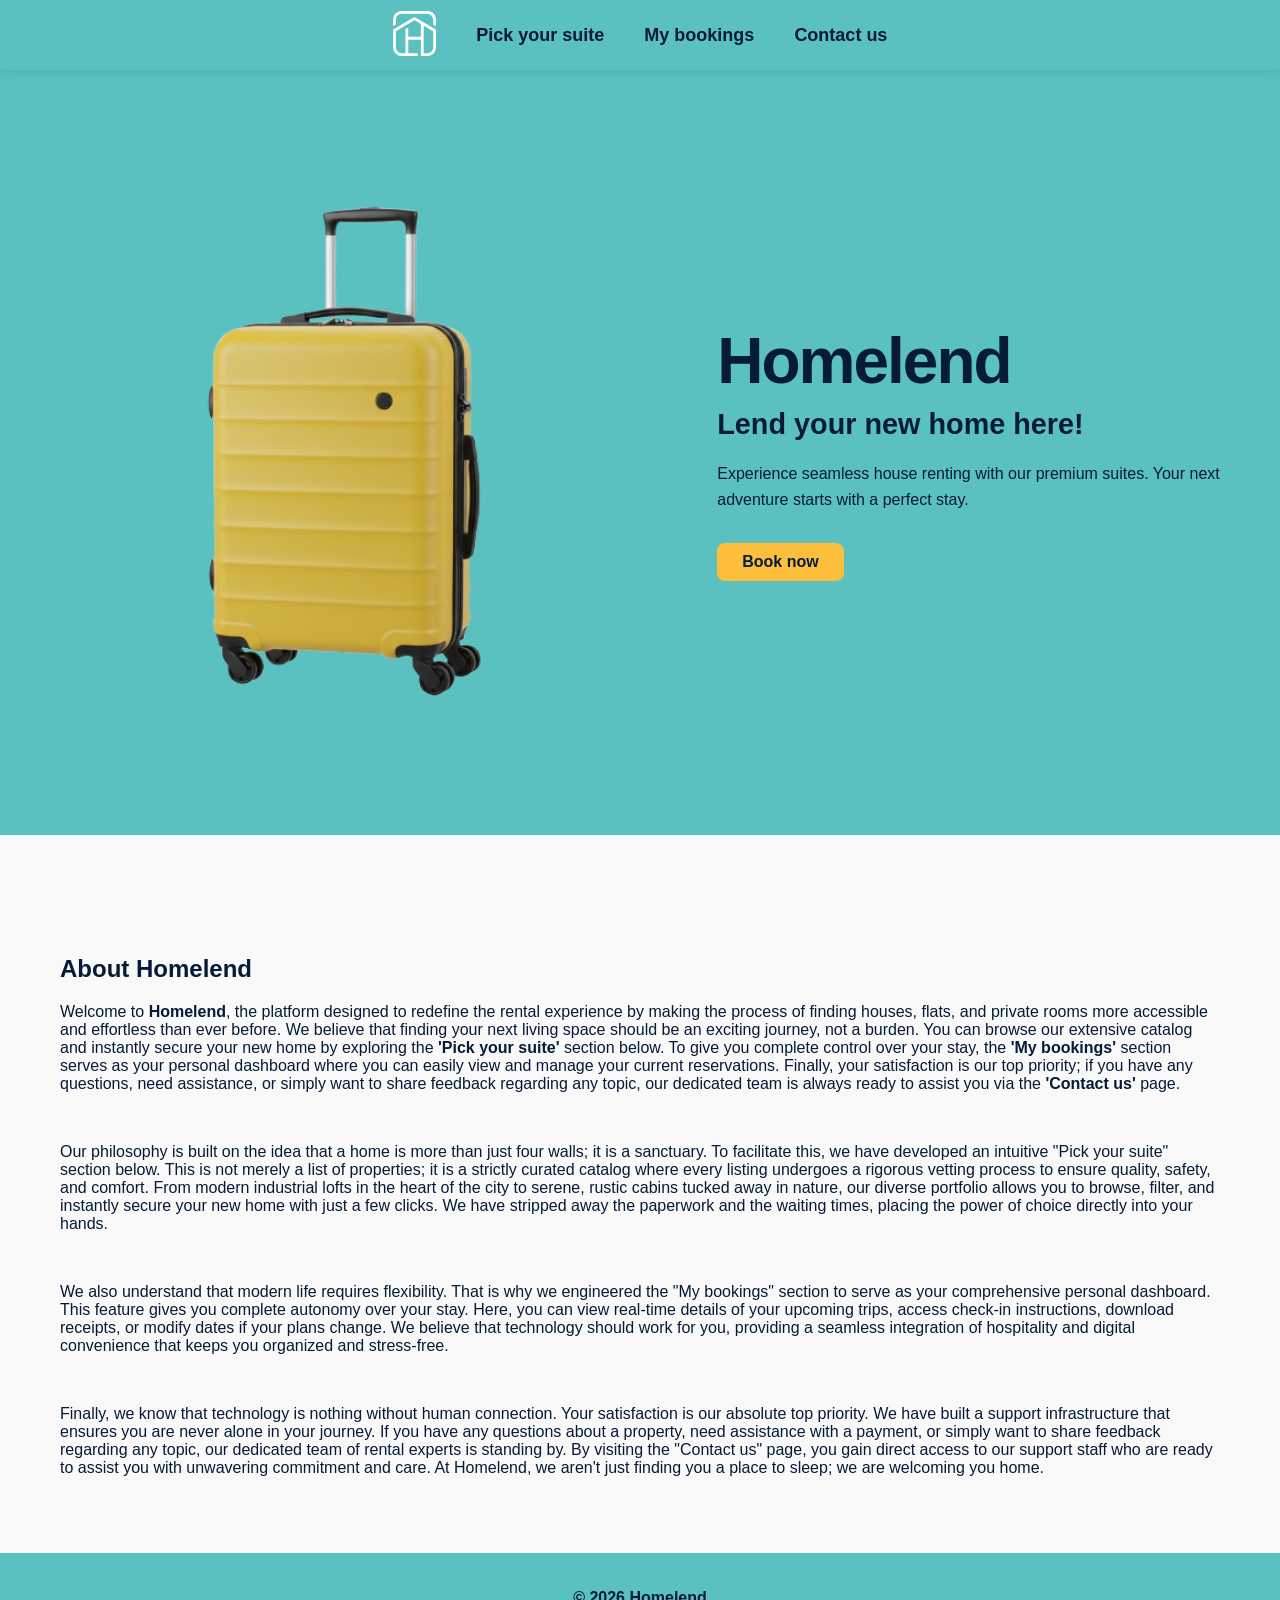
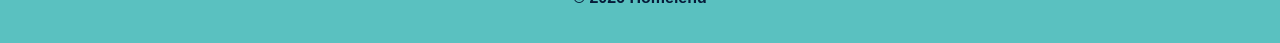
==== index.html @ 40a56d4a "pulled from origin" ====
<!DOCTYPE html>
<html lang = "en">
	<head>
		<title>About Homelend</title>
		<meta charset="UTF-8" />
		<meta name="viewport" content="wigth=device-width, initial-scale=1.0" />
		<link rel="icon" type="image/svg" href="images/logo.svg">
		<link rel="stylesheet" href="style.css" />
		<link rel="stylesheet" href="index_style.css" />
	</head>
	<body>
		<nav>	
				<ul>
					<li> 
						<a href="index.html" class="logo">
						<img src="images/logo.svg" alt="Logo" class="logo-img">
						</a></li>
					<li><a href="search.html">Pick your suite</a></li>
					<li><a href="bookings.html">My bookings</a></li>
					<li><a href="contacts.html">Contact us</a></li>
				</ul>
		</nav>
		<header class="hero-section">
			<div class="hero-container">
				<div class="hero-image">
					<img src="images/heropage.png" alt="">
				</div>

				<div class="hero-content">
					<h1>Homelend</h1>
					<h2>Lend your new home here!</h2>
					<p>Experience seamless house renting with our premium suites. Your next adventure starts with a perfect stay.</p>
					<button><a href="search.html">Book now</a></button>
				</div>
			</div>	
		</header>

		<main>
			<section>
				<h1>About Homelend</h1>
				<p>Welcome to <strong>Homelend</strong>, the platform designed to redefine the rental experience by making the process of finding houses, flats, and private rooms more accessible and effortless than ever before. We believe that finding your next living space should be an exciting journey, not a burden. You can browse our extensive catalog and instantly secure your new home by exploring the <strong>'Pick your suite'</strong> section below. To give you complete control over your stay, the <strong>'My bookings'</strong> section serves as your personal dashboard where you can easily view and manage your current reservations. Finally, your satisfaction is our top priority; if you have any questions, need assistance, or simply want to share feedback regarding any topic, our dedicated team is always ready to assist you via the <strong>'Contact us'</strong> page.</p>
				<br>
				<p>Our philosophy is built on the idea that a home is more than just four walls; it is a sanctuary. To facilitate this, we have developed an intuitive "Pick your suite" section below. This is not merely a list of properties; it is a strictly curated catalog where every listing undergoes a rigorous vetting process to ensure quality, safety, and comfort. From modern industrial lofts in the heart of the city to serene, rustic cabins tucked away in nature, our diverse portfolio allows you to browse, filter, and instantly secure your new home with just a few clicks. We have stripped away the paperwork and the waiting times, placing the power of choice directly into your hands.</p>
				<br>
				<p>We also understand that modern life requires flexibility. That is why we engineered the "My bookings" section to serve as your comprehensive personal dashboard. This feature gives you complete autonomy over your stay. Here, you can view real-time details of your upcoming trips, access check-in instructions, download receipts, or modify dates if your plans change. We believe that technology should work for you, providing a seamless integration of hospitality and digital convenience that keeps you organized and stress-free.</p>
				<br>
				<p>Finally, we know that technology is nothing without human connection. Your satisfaction is our absolute top priority. We have built a support infrastructure that ensures you are never alone in your journey. If you have any questions about a property, need assistance with a payment, or simply want to share feedback regarding any topic, our dedicated team of rental experts is standing by. By visiting the "Contact us" page, you gain direct access to our support staff who are ready to assist you with unwavering commitment and care. At Homelend, we aren't just finding you a place to sleep; we are welcoming you home.</p>
			</section>
		</main>

		<footer>
			<p>© 2026 Homelend</p>
		</footer>
---- style.css ----
body {
    display: flex;
    flex-direction: column;
    min-height: 100vh;
    background-color: #f9f9f9;
    font-family: 'Segoe UI', Arial, sans-serif;
    margin: 0;
    padding: 0;
    color: #061B38;
}

nav {
    position: fixed;
    width: 100%;
    height: 70px;
    background-color: #5AC1C0;
    top: 0;
    left: 0;
    z-index: 1000;
    box-shadow: 0 2px 10px rgba(0,0,0,0.1);
    display: flex;
    justify-content: center;
    align-items: center;
}

nav ul {
    display: flex;
    list-style: none;
    align-items: center;
    gap: 40px;
    margin: 0;
    padding: 0;
}

nav a {
    display: inline-block;
    color: #061B38;
    text-decoration: none;
    font-weight: bold;
    font-size: 18px;
    transition-duration: 0.4s;
}

nav a:hover {
    color: #FFF;
    transform: scale(1.1);
}

.logo-img {
    height: 45px;
    width: auto;
    display: block;
    transition: transform 0.3s ease;
}

.logo:hover .logo-img {
    transform: scale(1.1);
}

main {
    flex: 1;
    width: 100%;
    max-width: 1200px;
    margin: 0 auto;
    padding: 100px 20px 60px 20px;
    box-sizing: border-box;
}

button {
    background-color: #FCBE3B;
    color: #061B38;
    border: none;
    padding: 10px 25px;
    border-radius: 8px;
    cursor: pointer;
    font-weight: bold;
    font-size: 16px;
    transition-duration: 0.4s;
}

button:hover {
    background-color: #061B38;
    color: #FFF;
    transform: translateY(-6px);
    transform: scale(1.05);
}

footer {
    background-color: #5AC1C0;
    color: #061B38;
    text-align: center;
    padding: 20px 0;
    font-weight: bold;
}

@media (max-width: 768px) {
    nav a:hover, 
    .logo:hover, .logo-img,
    button:hover, a:hover {
        transform: none !important;
    }

    button:active {
        animation: button-pulse 0.3s ease-out;
        background-color: #061B38 !important;
        color: #FFF !important;
    }

    button:active a {
        color: #FFF !important;
    }

    nav {
        position: fixed;
        height: auto;
        padding: 15px 0;
    }

    nav ul {
        display: grid; 
        grid-template-columns: 1fr auto; 
        align-items: center;
        padding: 0 20px;
        column-gap: 170px; 
        row-gap: 8px;
    }

    nav ul li:first-child {
        grid-row: 1 / 4; 
        justify-self: start; 
        margin: 0;
    }

    nav ul li:not(:first-child) {
        justify-self: end; 
        margin: 0;
        text-align: right;
    }

    nav a {
        font-size: 15px; 
        padding: 2px 0;
    }

    nav a:active {
        color: #fff !important;
    }

    main {
        padding-top: 150px !important; 
    }
}
---- index_style.css ----
.hero-section {
    background-color: #5AC1C0;
    min-height: 85vh;
    display: flex;
    align-items: center;
    margin-top: 70px;
}

.hero-container {
    display: flex;
    max-width: 1200px;
    margin: 0 auto;
    align-items: center;
    gap: 50px;
    padding: 0 20px;
}

.hero-image { flex: 1.2; text-align: center; }
.hero-image img { width: 100%; max-width: 550px; }

.hero-content { flex: 1; }
.hero-content h1 { font-size: 4rem; margin: 0; letter-spacing: -2px; }
.hero-content h2 { font-size: 1.8rem; margin: 10px 0 20px 0; }
.hero-content p { line-height: 1.6; margin-bottom: 30px; }
.hero-content a {text-decoration: none; color: #061B38; transition-duration: 0.4s}
.hero-content button:hover a { color: #fff;}

@media (max-width: 768px) {
    .hero-section {
        margin-top: 110px;
        min-height: auto;
        padding: 40px 20px;
        display: block;
    }

    .hero-container {
        flex-direction: column;
        gap: 20px;
    }

    .hero-image img { max-width: 250px; }
    .hero-content h1 { font-size: 2.5rem; }

    main {
        padding-top: 50px !important;
    }
}
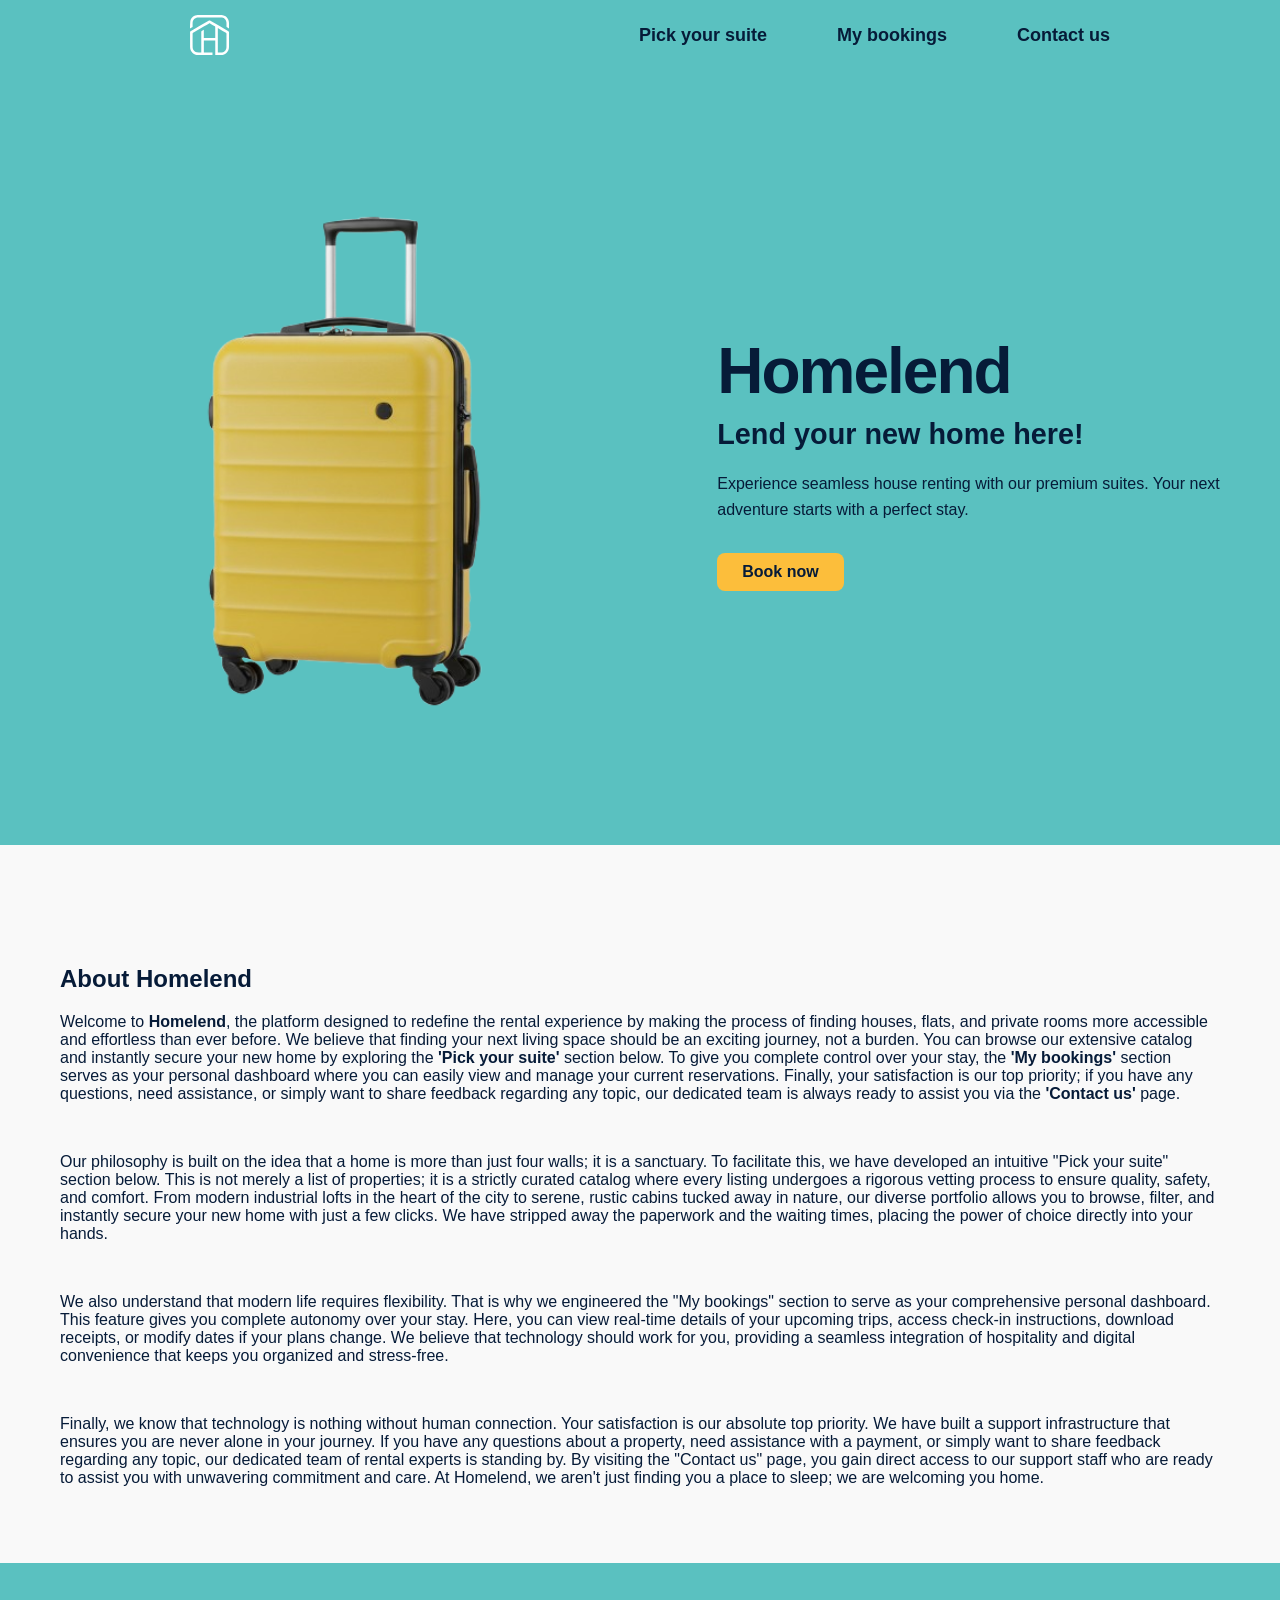
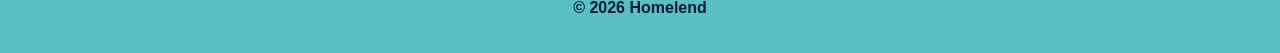
==== commit 1e605ad2: "deploy: 62f081654341ac3a2806dc657ffdc7ee68854f05" ====
--- a/index.html
+++ b/index.html
@@ -1,54 +1,70 @@
-<!DOCTYPE html>
-<html lang = "en">
-	<head>
-		<title>About Homelend</title>
-		<meta charset="UTF-8" />
-		<meta name="viewport" content="wigth=device-width, initial-scale=1.0" />
-		<link rel="icon" type="image/svg" href="images/logo.svg">
-		<link rel="stylesheet" href="style.css" />
-		<link rel="stylesheet" href="index_style.css" />
-	</head>
-	<body>
-		<nav>	
-				<ul>
-					<li> 
-						<a href="index.html" class="logo">
-						<img src="images/logo.svg" alt="Logo" class="logo-img">
-						</a></li>
-					<li><a href="search.html">Pick your suite</a></li>
-					<li><a href="bookings.html">My bookings</a></li>
-					<li><a href="contacts.html">Contact us</a></li>
-				</ul>
-		</nav>
-		<header class="hero-section">
-			<div class="hero-container">
-				<div class="hero-image">
-					<img src="images/heropage.png" alt="">
-				</div>
-
-				<div class="hero-content">
-					<h1>Homelend</h1>
-					<h2>Lend your new home here!</h2>
-					<p>Experience seamless house renting with our premium suites. Your next adventure starts with a perfect stay.</p>
-					<button><a href="search.html">Book now</a></button>
-				</div>
-			</div>	
-		</header>
-
-		<main>
-			<section>
-				<h1>About Homelend</h1>
-				<p>Welcome to <strong>Homelend</strong>, the platform designed to redefine the rental experience by making the process of finding houses, flats, and private rooms more accessible and effortless than ever before. We believe that finding your next living space should be an exciting journey, not a burden. You can browse our extensive catalog and instantly secure your new home by exploring the <strong>'Pick your suite'</strong> section below. To give you complete control over your stay, the <strong>'My bookings'</strong> section serves as your personal dashboard where you can easily view and manage your current reservations. Finally, your satisfaction is our top priority; if you have any questions, need assistance, or simply want to share feedback regarding any topic, our dedicated team is always ready to assist you via the <strong>'Contact us'</strong> page.</p>
-				<br>
-				<p>Our philosophy is built on the idea that a home is more than just four walls; it is a sanctuary. To facilitate this, we have developed an intuitive "Pick your suite" section below. This is not merely a list of properties; it is a strictly curated catalog where every listing undergoes a rigorous vetting process to ensure quality, safety, and comfort. From modern industrial lofts in the heart of the city to serene, rustic cabins tucked away in nature, our diverse portfolio allows you to browse, filter, and instantly secure your new home with just a few clicks. We have stripped away the paperwork and the waiting times, placing the power of choice directly into your hands.</p>
-				<br>
-				<p>We also understand that modern life requires flexibility. That is why we engineered the "My bookings" section to serve as your comprehensive personal dashboard. This feature gives you complete autonomy over your stay. Here, you can view real-time details of your upcoming trips, access check-in instructions, download receipts, or modify dates if your plans change. We believe that technology should work for you, providing a seamless integration of hospitality and digital convenience that keeps you organized and stress-free.</p>
-				<br>
-				<p>Finally, we know that technology is nothing without human connection. Your satisfaction is our absolute top priority. We have built a support infrastructure that ensures you are never alone in your journey. If you have any questions about a property, need assistance with a payment, or simply want to share feedback regarding any topic, our dedicated team of rental experts is standing by. By visiting the "Contact us" page, you gain direct access to our support staff who are ready to assist you with unwavering commitment and care. At Homelend, we aren't just finding you a place to sleep; we are welcoming you home.</p>
-			</section>
-		</main>
-
-		<footer>
-			<p>© 2026 Homelend</p>
-		</footer>
-
+<!DOCTYPE html>
+<html lang = "en">
+	<head>
+		<title>About Homelend</title>
+		<meta charset="UTF-8" />
+		<meta name="viewport" content="wigth=device-width, initial-scale=1.0" />
+		<link rel="icon" type="image/svg" href="images/logo.svg">
+		<link rel="stylesheet" href="style.css" />
+		<link rel="stylesheet" href="main_style.css" />
+	</head>
+	<body>
+		<div id="top"></div>
+
+		<header>
+			<div class="logo">
+					<a href="#top" id="siteLogo">
+						<img src="images/logo.svg" alt="Logo" class="logo-img">
+					</a>
+				</div>
+			<nav>	
+				<button class="hamburger-menu">
+					<span></span>
+					<span></span>
+					<span></span>
+				</button>
+				<ul class="nav-links" id="mobile-nav-links">
+					<li><a href="search.html">Pick your suite</a></li>
+					<li><a href="bookings.html">My bookings</a></li>
+					<li><a href="contacts.html">Contact us</a></li>
+				</ul>
+			</nav>
+		</header>
+
+		<section class="hero-section">
+			<div class="hero-container">
+				<div class="hero-image">
+					<img src="images/heropage.png" alt="">
+				</div>
+
+				<div class="hero-content">
+					<h1>Homelend</h1>
+					<h2>Lend your new home here!</h2>
+					<p>Experience seamless house renting with our premium suites. Your next adventure starts with a perfect stay.</p>
+					<button><a href="search.html">Book now</a></button>
+				</div>
+			</div>	
+		</section>
+
+		<main>
+			<section>
+				<h1>About Homelend</h1>
+				<p>Welcome to <strong>Homelend</strong>, the platform designed to redefine the rental experience by making the process of finding houses, flats, and private rooms more accessible and effortless than ever before. We believe that finding your next living space should be an exciting journey, not a burden. You can browse our extensive catalog and instantly secure your new home by exploring the <strong>'Pick your suite'</strong> section below. To give you complete control over your stay, the <strong>'My bookings'</strong> section serves as your personal dashboard where you can easily view and manage your current reservations. Finally, your satisfaction is our top priority; if you have any questions, need assistance, or simply want to share feedback regarding any topic, our dedicated team is always ready to assist you via the <strong>'Contact us'</strong> page.</p>
+				<br>
+				<p>Our philosophy is built on the idea that a home is more than just four walls; it is a sanctuary. To facilitate this, we have developed an intuitive "Pick your suite" section below. This is not merely a list of properties; it is a strictly curated catalog where every listing undergoes a rigorous vetting process to ensure quality, safety, and comfort. From modern industrial lofts in the heart of the city to serene, rustic cabins tucked away in nature, our diverse portfolio allows you to browse, filter, and instantly secure your new home with just a few clicks. We have stripped away the paperwork and the waiting times, placing the power of choice directly into your hands.</p>
+				<br>
+				<p>We also understand that modern life requires flexibility. That is why we engineered the "My bookings" section to serve as your comprehensive personal dashboard. This feature gives you complete autonomy over your stay. Here, you can view real-time details of your upcoming trips, access check-in instructions, download receipts, or modify dates if your plans change. We believe that technology should work for you, providing a seamless integration of hospitality and digital convenience that keeps you organized and stress-free.</p>
+				<br>
+				<p>Finally, we know that technology is nothing without human connection. Your satisfaction is our absolute top priority. We have built a support infrastructure that ensures you are never alone in your journey. If you have any questions about a property, need assistance with a payment, or simply want to share feedback regarding any topic, our dedicated team of rental experts is standing by. By visiting the "Contact us" page, you gain direct access to our support staff who are ready to assist you with unwavering commitment and care. At Homelend, we aren't just finding you a place to sleep; we are welcoming you home.</p>
+			</section>
+		</main>
+
+		<footer>
+			<p>© 2026 Homelend</p>
+		</footer>
+
+		<script src="java_scripts/scroll.js"></script>
+		<script src="java_scripts/shadow.js"></script>
+		<script src="java_scripts/hamburger.js"></script>
+	</body>
+</html>
--- a/style.css
+++ b/style.css
@@ -1,152 +1,275 @@
-body {
-    display: flex;
-    flex-direction: column;
-    min-height: 100vh;
-    background-color: #f9f9f9;
-    font-family: 'Segoe UI', Arial, sans-serif;
-    margin: 0;
-    padding: 0;
-    color: #061B38;
-}
-
-nav {
-    position: fixed;
-    width: 100%;
-    height: 70px;
-    background-color: #5AC1C0;
-    top: 0;
-    left: 0;
-    z-index: 1000;
-    box-shadow: 0 2px 10px rgba(0,0,0,0.1);
-    display: flex;
-    justify-content: center;
-    align-items: center;
-}
-
-nav ul {
-    display: flex;
-    list-style: none;
-    align-items: center;
-    gap: 40px;
-    margin: 0;
-    padding: 0;
-}
-
-nav a {
-    display: inline-block;
-    color: #061B38;
-    text-decoration: none;
-    font-weight: bold;
-    font-size: 18px;
-    transition-duration: 0.4s;
-}
-
-nav a:hover {
-    color: #FFF;
-    transform: scale(1.1);
-}
-
-.logo-img {
-    height: 45px;
-    width: auto;
-    display: block;
-    transition: transform 0.3s ease;
-}
-
-.logo:hover .logo-img {
-    transform: scale(1.1);
-}
-
-main {
-    flex: 1;
-    width: 100%;
-    max-width: 1200px;
-    margin: 0 auto;
-    padding: 100px 20px 60px 20px;
-    box-sizing: border-box;
-}
-
-button {
-    background-color: #FCBE3B;
-    color: #061B38;
-    border: none;
-    padding: 10px 25px;
-    border-radius: 8px;
-    cursor: pointer;
-    font-weight: bold;
-    font-size: 16px;
-    transition-duration: 0.4s;
-}
-
-button:hover {
-    background-color: #061B38;
-    color: #FFF;
-    transform: translateY(-6px);
-    transform: scale(1.05);
-}
-
-footer {
-    background-color: #5AC1C0;
-    color: #061B38;
-    text-align: center;
-    padding: 20px 0;
-    font-weight: bold;
-}
-
-@media (max-width: 768px) {
-    nav a:hover, 
-    .logo:hover, .logo-img,
-    button:hover, a:hover {
-        transform: none !important;
-    }
-
-    button:active {
-        animation: button-pulse 0.3s ease-out;
-        background-color: #061B38 !important;
-        color: #FFF !important;
-    }
-
-    button:active a {
-        color: #FFF !important;
-    }
-
-    nav {
-        position: fixed;
-        height: auto;
-        padding: 15px 0;
-    }
-
-    nav ul {
-        display: grid; 
-        grid-template-columns: 1fr auto; 
-        align-items: center;
-        padding: 0 20px;
-        column-gap: 170px; 
-        row-gap: 8px;
-    }
-
-    nav ul li:first-child {
-        grid-row: 1 / 4; 
-        justify-self: start; 
-        margin: 0;
-    }
-
-    nav ul li:not(:first-child) {
-        justify-self: end; 
-        margin: 0;
-        text-align: right;
-    }
-
-    nav a {
-        font-size: 15px; 
-        padding: 2px 0;
-    }
-
-    nav a:active {
-        color: #fff !important;
-    }
-
-    main {
-        padding-top: 150px !important; 
-    }
+body {
+    display: flex;
+    flex-direction: column;
+    min-height: 100vh;
+    background-color: #f9f9f9;
+    font-family: 'Segoe UI', Arial, sans-serif;
+    margin: 0;
+    padding: 0;
+    color: #061B38;
+    padding-top: 70px;
+}
+
+body.no-scroll {
+    overflow: hidden;
+}
+
+header {
+    position: fixed;
+    z-index: 9999;
+    background-color: #5AC1C0;
+    display: flex;
+    justify-content: space-between;
+    align-items: center;
+    height: 70px;
+    width: 100%;
+    transition: box-shadow 0.4s ease-in-out;
+    box-shadow: 0 0 0 rgba(0,0,0,0);
+    top: 0;
+    left: 0;
+    padding: 0 20px;
+}
+
+header.scrolled {
+    box-shadow: 0 4px 10px rgba(0, 0, 0, 0.2);
+}
+
+.logo {
+    margin-left: 170px;
+}
+
+.logo-img {
+    height: 40px;
+    width: auto;
+    display: block;
+    transition: transform 0.3s ease;
+}
+
+.logo:hover .logo-img {
+    transform: scale(1.1);
+}
+
+nav {
+    margin-right: 190px;
+    display: flex;
+    align-items: center;
+}
+
+nav ul {
+    display: flex;
+    list-style: none;
+    align-items: center;
+    gap: 70px;
+    margin: 0;
+    padding: 0;
+}
+
+nav a {
+    display: inline-block;
+    color: #061B38;
+    text-decoration: none;
+    font-weight: bold;
+    font-size: 18px;
+    transition-duration: 0.4s;
+}
+
+nav a:hover {
+    color: #FFF;
+    transform: scale(1.1);
+}
+
+button {
+    background-color: #FCBE3B;
+    color: #061B38;
+    border: none;
+    padding: 10px 25px;
+    border-radius: 8px;
+    cursor: pointer;
+    font-weight: bold;
+    font-size: 16px;
+    transition-duration: 0.4s;
+}
+
+button:hover {
+    background-color: #061B38;
+    color: #FFF;
+    transform: translateY(-6px) scale(1.05);
+}
+
+button:active {
+    animation: button-pulse 0.3s ease-out;
+    background-color: #061B38 !important;
+    color: #FFF !important;
+}
+
+.hamburger-menu {
+    display: none;
+    background: transparent;
+    border: none;
+    cursor: pointer;
+    padding: 10px;
+    position: relative;
+    z-index: 10000;
+    margin-right: 25px;
+}
+
+.hamburger-menu span {
+    display: block;
+    width: 26px;
+    height: 2.5px;
+    background-color: #FFF;
+    margin: 6px 0;
+    transition: all 0.3s ease;
+}
+
+.hamburger-menu.active span:nth-child(1) {
+    background-color: #061B38 !important;
+    transform: translateY(8px) rotate(45deg);
+}
+.hamburger-menu.active span:nth-child(2) {
+    opacity: 0;
+}
+.hamburger-menu.active span:nth-child(3) {
+    background-color: #061B38 !important;
+    transform: translateY(-9px) rotate(-45deg);
+}
+
+.hamburger-menu:active {
+    background-color: transparent !important;
+    animation: none !important;
+}
+
+.hamburger-menu:hover {
+    background-color: transparent !important;
+}
+.hamburger-menu:hover span,
+.hamburger-menu:active span {
+    background-color: #FFF !important;
+}
+
+main {
+    flex: 1;
+    width: 100%;
+    max-width: 1200px;
+    margin: 0 auto;
+    padding: 100px 20px 60px 20px;
+    box-sizing: border-box;
+}
+
+footer {
+    background-color: #5AC1C0;
+    color: #061B38;
+    text-align: center;
+    padding: 20px 0;
+    font-weight: bold;
+}
+
+@media (max-width: 768px) {
+    header {
+        height: 70px;
+        flex-direction: row;
+        justify-content: space-between;
+        align-items: center;
+        padding: 0 15px;
+        background-color: #5AC1C0;
+    }
+
+    .logo {
+        margin-left: 10px;
+    }
+
+    .logo-img {
+        height: 35px;
+    }
+
+    nav {
+        margin-right: 0;
+        display: flex;
+        align-items: center;
+    }
+
+    .hamburger-menu {
+        display: block;
+        margin-left: 0;
+    }
+
+    nav ul {
+        display: flex;
+        flex-direction: column;
+        position: fixed;
+        top: 0;
+        left: 0;
+        width: 100%;
+        height: 100%;
+        background-color: #5AC1C0;
+        justify-content: center;
+        align-items: center;
+        z-index: 9998;
+        overflow-y: auto;
+        opacity: 0;
+        visibility: hidden;
+        transition: opacity 0.3s ease-in-out, visibility 0.3s ease-in-out;
+    }
+
+    nav ul.active {
+        opacity: 1;
+        visibility: visible;
+    }
+
+    nav ul li {
+        margin: 15px 0;
+        border-bottom: none;
+        opacity: 0;
+        transition: opacity 0.3s ease-out;
+    }
+
+    nav ul.active li {
+        opacity: 1;
+    }
+    nav ul.active li:nth-child(1) { transition-delay: 0.1s; }
+    nav ul.active li:nth-child(2) { transition-delay: 0.2s; }
+    nav ul.active li:nth-child(3) { transition-delay: 0.3s; }
+
+    nav ul a {
+        color: #061B38;
+        font-size: 1.8em;
+        padding: 10px 20px;
+        display: block;
+        text-align: center;
+    }
+
+    nav ul a:hover {
+        background-color: rgba(0, 0, 0, 0.1);
+        color: #FFF;
+        transform: none;
+    }
+
+    main {
+        padding-top: 35px !important;
+    }
+
+    nav a:hover,
+    .logo:hover, .logo-img,
+    button:hover { 
+        transform: none;
+    }
+
+    button:active {
+        animation: button-pulse 0.3s ease-out;
+        background-color: #061B38 !important;
+        color: #FFF !important;
+    }
+    button:active a {
+        color: #FFF !important;
+    }
+    nav a:active {
+        color: #fff !important;
+        transform: scale(1.1);
+    }
+}
+
+@keyframes button-pulse {
+    0% { transform: scale(1); }
+    50% { transform: scale(0.95); }
+    100% { transform: scale(1); }
 }
--- a/main_style.css
+++ b/main_style.css
@@ -0,0 +1,48 @@
+.hero-section {
+    background-color: #5AC1C0;
+    min-height: 85vh;
+    display: flex;
+    align-items: center;
+    padding-top: 10px;
+}
+
+.hero-container {
+    display: flex;
+    max-width: 1200px;
+    margin: 0 auto;
+    align-items: center;
+    gap: 50px;
+    padding: 0 20px;
+}
+
+.hero-image { flex: 1.2; text-align: center; }
+.hero-image img { width: 100%; max-width: 550px; }
+
+.hero-content { flex: 1; }
+.hero-content h1 { font-size: 4rem; margin: 0; letter-spacing: -2px; }
+.hero-content h2 { font-size: 1.8rem; margin: 10px 0 20px 0; }
+.hero-content p { line-height: 1.6; margin-bottom: 30px; }
+.hero-content a {text-decoration: none; color: #061B38; transition-duration: 0.4s}
+.hero-content button:hover a { color: #fff;}
+
+@media (max-width: 768px) {
+	.hero-section {
+        min-height: auto;
+        padding-bottom: 20px;
+        display: block;
+    }
+
+    .hero-container {
+        flex-direction: column;
+        gap: 20px;
+    }
+
+    .hero-image img { max-width: 250px; }
+    .hero-content h1 { font-size: 2.5rem; }
+
+    main {
+    	padding-top: 50px !important;
+    }
+
+}
+
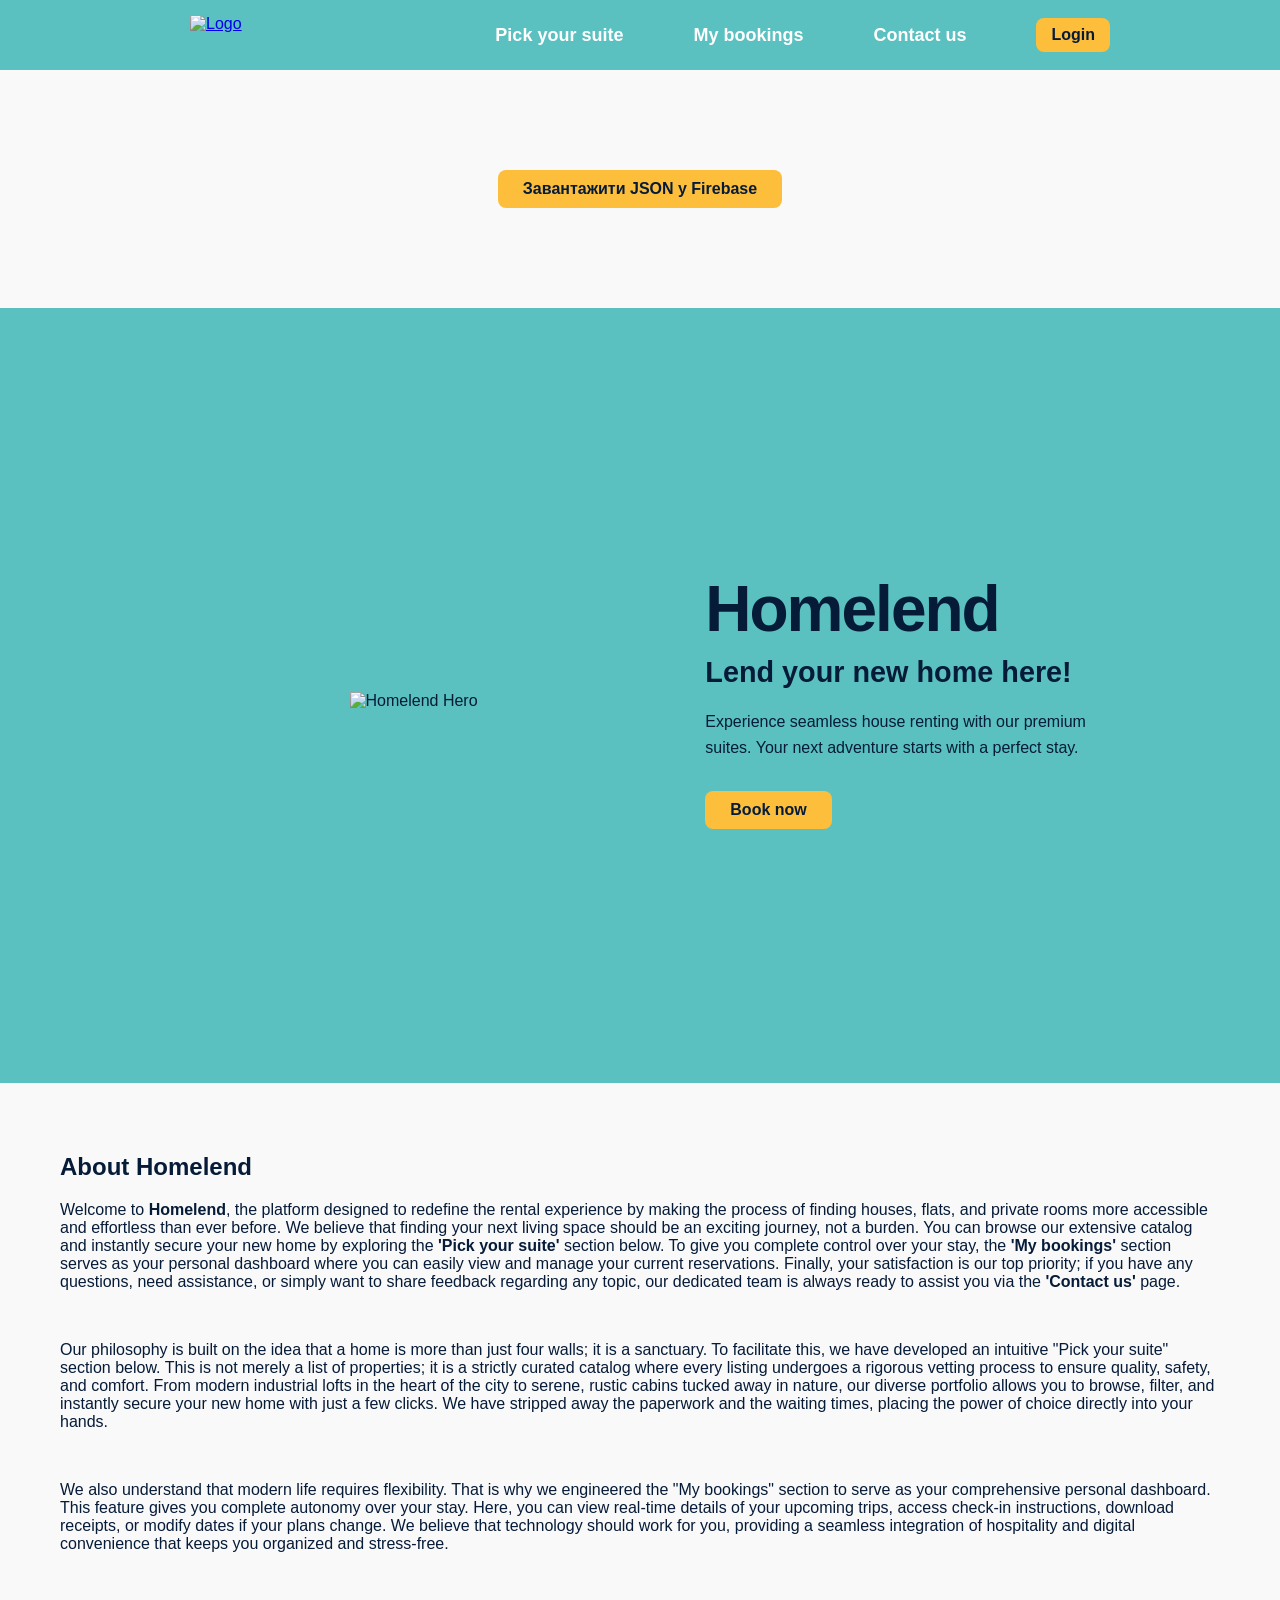
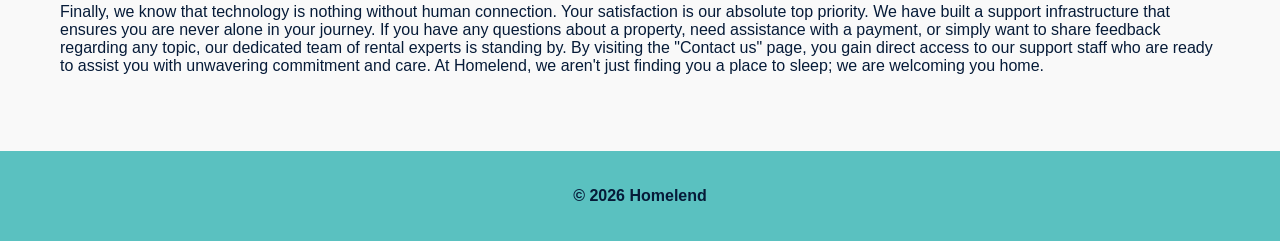
==== commit 7c4745e0: "deploy: 58f3def427fa52195dc58ba4b2db67395887d381" ====
--- a/index.html
+++ b/index.html
@@ -1,70 +1,15 @@
-<!DOCTYPE html>
-<html lang = "en">
-	<head>
-		<title>About Homelend</title>
-		<meta charset="UTF-8" />
-		<meta name="viewport" content="wigth=device-width, initial-scale=1.0" />
-		<link rel="icon" type="image/svg" href="images/logo.svg">
-		<link rel="stylesheet" href="style.css" />
-		<link rel="stylesheet" href="main_style.css" />
-	</head>
-	<body>
-		<div id="top"></div>
-
-		<header>
-			<div class="logo">
-					<a href="#top" id="siteLogo">
-						<img src="images/logo.svg" alt="Logo" class="logo-img">
-					</a>
-				</div>
-			<nav>	
-				<button class="hamburger-menu">
-					<span></span>
-					<span></span>
-					<span></span>
-				</button>
-				<ul class="nav-links" id="mobile-nav-links">
-					<li><a href="search.html">Pick your suite</a></li>
-					<li><a href="bookings.html">My bookings</a></li>
-					<li><a href="contacts.html">Contact us</a></li>
-				</ul>
-			</nav>
-		</header>
-
-		<section class="hero-section">
-			<div class="hero-container">
-				<div class="hero-image">
-					<img src="images/heropage.png" alt="">
-				</div>
-
-				<div class="hero-content">
-					<h1>Homelend</h1>
-					<h2>Lend your new home here!</h2>
-					<p>Experience seamless house renting with our premium suites. Your next adventure starts with a perfect stay.</p>
-					<button><a href="search.html">Book now</a></button>
-				</div>
-			</div>	
-		</section>
-
-		<main>
-			<section>
-				<h1>About Homelend</h1>
-				<p>Welcome to <strong>Homelend</strong>, the platform designed to redefine the rental experience by making the process of finding houses, flats, and private rooms more accessible and effortless than ever before. We believe that finding your next living space should be an exciting journey, not a burden. You can browse our extensive catalog and instantly secure your new home by exploring the <strong>'Pick your suite'</strong> section below. To give you complete control over your stay, the <strong>'My bookings'</strong> section serves as your personal dashboard where you can easily view and manage your current reservations. Finally, your satisfaction is our top priority; if you have any questions, need assistance, or simply want to share feedback regarding any topic, our dedicated team is always ready to assist you via the <strong>'Contact us'</strong> page.</p>
-				<br>
-				<p>Our philosophy is built on the idea that a home is more than just four walls; it is a sanctuary. To facilitate this, we have developed an intuitive "Pick your suite" section below. This is not merely a list of properties; it is a strictly curated catalog where every listing undergoes a rigorous vetting process to ensure quality, safety, and comfort. From modern industrial lofts in the heart of the city to serene, rustic cabins tucked away in nature, our diverse portfolio allows you to browse, filter, and instantly secure your new home with just a few clicks. We have stripped away the paperwork and the waiting times, placing the power of choice directly into your hands.</p>
-				<br>
-				<p>We also understand that modern life requires flexibility. That is why we engineered the "My bookings" section to serve as your comprehensive personal dashboard. This feature gives you complete autonomy over your stay. Here, you can view real-time details of your upcoming trips, access check-in instructions, download receipts, or modify dates if your plans change. We believe that technology should work for you, providing a seamless integration of hospitality and digital convenience that keeps you organized and stress-free.</p>
-				<br>
-				<p>Finally, we know that technology is nothing without human connection. Your satisfaction is our absolute top priority. We have built a support infrastructure that ensures you are never alone in your journey. If you have any questions about a property, need assistance with a payment, or simply want to share feedback regarding any topic, our dedicated team of rental experts is standing by. By visiting the "Contact us" page, you gain direct access to our support staff who are ready to assist you with unwavering commitment and care. At Homelend, we aren't just finding you a place to sleep; we are welcoming you home.</p>
-			</section>
-		</main>
-
-		<footer>
-			<p>© 2026 Homelend</p>
-		</footer>
-
-		<script src="java_scripts/scroll.js"></script>
-		<script src="java_scripts/shadow.js"></script>
-		<script src="java_scripts/hamburger.js"></script>
-	</body>
+<!DOCTYPE html>
+<html lang="en">
+  <head>
+    <meta charset="UTF-8" />
+    <link rel="icon" type="image/svg+xml" href="/images/logo.svg" />
+    <meta name="viewport" content="width=device-width, initial-scale=1.0" />
+    <title>Homelend</title>
+    <link rel="stylesheet" href="https://cdnjs.cloudflare.com/ajax/libs/font-awesome/6.4.2/css/all.min.css"/>
+    <script type="module" crossorigin src="/assets/index-Bl2UcKD9.js"></script>
+    <link rel="stylesheet" crossorigin href="/assets/index-Dl4on11n.css">
+  </head>
+  <body>
+    <div id="root"></div>
+  </body>
 </html>
--- a/assets/index-Dl4on11n.css
+++ b/assets/index-Dl4on11n.css
@@ -0,0 +1 @@
+body{color:#061b38;background-color:#f9f9f9;flex-direction:column;min-height:100vh;margin:0;padding:70px 0 0;font-family:Segoe UI,Arial,sans-serif;display:flex}#root{flex-direction:column;min-height:100vh;display:flex}body.no-scroll{overflow:hidden}header{z-index:9999;background-color:#5ac1c0;justify-content:space-between;align-items:center;width:100%;height:70px;padding:0 20px;transition:box-shadow .4s ease-in-out;display:flex;position:fixed;top:0;left:0;box-shadow:0 0 #0000}header.scrolled{box-shadow:0 4px 10px #0003}.logo{margin-left:170px}.logo-img{width:auto;height:40px;transition:filter .1s;display:block}.logo:hover .logo-img{filter:brightness(0)saturate()invert(9%)sepia(77%)saturate(3207%)hue-rotate(202deg)brightness(97%)contrast(98%);transform:scale(1.1)}nav{align-items:center;margin-right:190px;display:flex}nav ul{align-items:center;gap:70px;margin:0;padding:0;list-style:none;display:flex}nav a{color:#fff;font-size:18px;font-weight:700;text-decoration:none;transition-duration:.4s;display:inline-block}nav a:hover{color:#061b38;transform:scale(1.1)}button{color:#061b38;cursor:pointer;background-color:#fcbe3b;border:none;border-radius:8px;padding:10px 25px;font-size:16px;font-weight:700;transition-duration:.4s}button:hover{color:#fff;background-color:#061b38;transform:translateY(-3px)scale(1.05)}.hamburger-menu{cursor:pointer;z-index:10000;background:0 0;border:none;margin-right:25px;padding:10px;display:none;position:relative}.hamburger-menu span{background-color:#fff;width:26px;height:2.5px;margin:6px 0;transition:all .3s;display:block}.hamburger-menu.active span:first-child{transform:translateY(8px)rotate(45deg)}.hamburger-menu.active span:nth-child(2){opacity:0}.hamburger-menu.active span:nth-child(3){transform:translateY(-9px)rotate(-45deg)}.hamburger-menu:active{background-color:none!important;animation:none!important}.hamburger-menu:hover{background-color:#0000!important}.hamburger-menu:hover span,.hamburger-menu:active span{background-color:#fff!important}main{box-sizing:border-box;flex:1;width:100%;max-width:1200px;margin:0 auto;padding:50px 20px 60px}footer{color:#061b38;text-align:center;background-color:#5ac1c0;padding:20px 0;font-weight:700}@media (width<=768px){header{background-color:#5ac1c0;flex-direction:row;justify-content:space-between;align-items:center;height:70px;padding:0 15px}.logo{margin-left:10px}.logo-img{height:35px}nav{align-items:center;margin-right:0;display:flex}.hamburger-menu{margin-left:0;display:block}nav ul{z-index:9998;opacity:0;visibility:hidden;background-color:#5ac1c0;flex-direction:column;justify-content:center;align-items:center;gap:10px;width:100%;height:100%;transition:opacity .3s ease-in-out,visibility .3s ease-in-out;display:flex;position:fixed;top:0;left:0;overflow-y:auto}nav ul.active{opacity:1;visibility:visible}nav ul li{opacity:0;border-bottom:none;margin:15px 0;transition:opacity .3s ease-out}nav ul.active li{opacity:1}nav ul.active li:first-child{transition-delay:.1s}nav ul.active li:nth-child(2){transition-delay:.2s}nav ul.active li:nth-child(3){transition-delay:.3s}nav ul a{color:#fff;text-align:center;padding:10px 20px;font-size:1.8em;display:block}nav ul a:hover{color:#fff;background-color:#0000001a;transform:none}main{padding-top:35px!important}nav a:hover,.logo:hover .logo-img,button:hover{filter:none;transform:none}.logo .logo-img{transition:filter .1s}.logo:active .logo-img{filter:brightness(0)saturate()invert(9%)sepia(77%)saturate(3207%)hue-rotate(202deg)brightness(97%)contrast(98%);transform:scale(1.1)}button:active{color:#fff!important;background-color:#061b38!important}button:active a{color:#fff!important}nav a:active{transform:scale(1.1);color:#061b38!important}}@keyframes button-pulse{0%{transform:scale(1)}50%{transform:scale(.95)}to{transform:scale(1)}}.hero-section{background-color:#5ac1c0;align-items:center;min-height:85vh;padding-top:10px;display:flex}.hero-container{align-items:center;gap:50px;max-width:1200px;margin:0 auto;padding:0 20px;display:flex}.hero-image{text-align:center;flex:1.2}.hero-image img{width:100%;max-width:550px}.hero-content{flex:1}.hero-content h1{letter-spacing:-2px;margin:0;font-size:4rem}.hero-content h2{margin:10px 0 20px;font-size:1.8rem}.hero-content p{margin-bottom:30px;line-height:1.6}.hero-content a{color:#061b38;text-decoration:none;transition-duration:.4s}.hero-content button:hover a{color:#fff}@media (width<=768px){.hero-section{min-height:auto;padding-top:10px;padding-bottom:30px;display:block}.hero-container{flex-direction:column;gap:20px}.hero-image img{max-width:250px}.hero-content h1{font-size:2.5rem}main{padding-top:50px!important}}.leaflet-pane,.leaflet-tile,.leaflet-marker-icon,.leaflet-marker-shadow,.leaflet-tile-container,.leaflet-pane>svg,.leaflet-pane>canvas,.leaflet-zoom-box,.leaflet-image-layer,.leaflet-layer{position:absolute;top:0;left:0}.leaflet-container{overflow:hidden}.leaflet-tile,.leaflet-marker-icon,.leaflet-marker-shadow{-webkit-user-select:none;user-select:none;-webkit-user-drag:none}.leaflet-tile::selection{background:0 0}.leaflet-safari .leaflet-tile{image-rendering:-webkit-optimize-contrast}.leaflet-safari .leaflet-tile-container{-webkit-transform-origin:0 0;width:1600px;height:1600px}.leaflet-marker-icon,.leaflet-marker-shadow{display:block}.leaflet-container .leaflet-overlay-pane svg{max-width:none!important;max-height:none!important}.leaflet-container .leaflet-marker-pane img,.leaflet-container .leaflet-shadow-pane img,.leaflet-container .leaflet-tile-pane img,.leaflet-container img.leaflet-image-layer,.leaflet-container .leaflet-tile{width:auto;padding:0;max-width:none!important;max-height:none!important}.leaflet-container img.leaflet-tile{mix-blend-mode:plus-lighter}.leaflet-container.leaflet-touch-zoom{-ms-touch-action:pan-x pan-y;touch-action:pan-x pan-y}.leaflet-container.leaflet-touch-drag{-ms-touch-action:pinch-zoom;touch-action:none;touch-action:pinch-zoom}.leaflet-container.leaflet-touch-drag.leaflet-touch-zoom{-ms-touch-action:none;touch-action:none}.leaflet-container{-webkit-tap-highlight-color:transparent}.leaflet-container a{-webkit-tap-highlight-color:#33b5e566}.leaflet-tile{filter:inherit;visibility:hidden}.leaflet-tile-loaded{visibility:inherit}.leaflet-zoom-box{box-sizing:border-box;z-index:800;width:0;height:0}.leaflet-overlay-pane svg{-moz-user-select:none}.leaflet-pane{z-index:400}.leaflet-tile-pane{z-index:200}.leaflet-overlay-pane{z-index:400}.leaflet-shadow-pane{z-index:500}.leaflet-marker-pane{z-index:600}.leaflet-tooltip-pane{z-index:650}.leaflet-popup-pane{z-index:700}.leaflet-map-pane canvas{z-index:100}.leaflet-map-pane svg{z-index:200}.leaflet-vml-shape{width:1px;height:1px}.lvml{behavior:url(#default#VML);display:inline-block;position:absolute}.leaflet-control{z-index:800;pointer-events:visiblePainted;pointer-events:auto;position:relative}.leaflet-top,.leaflet-bottom{z-index:1000;pointer-events:none;position:absolute}.leaflet-top{top:0}.leaflet-right{right:0}.leaflet-bottom{bottom:0}.leaflet-left{left:0}.leaflet-control{float:left;clear:both}.leaflet-right .leaflet-control{float:right}.leaflet-top .leaflet-control{margin-top:10px}.leaflet-bottom .leaflet-control{margin-bottom:10px}.leaflet-left .leaflet-control{margin-left:10px}.leaflet-right .leaflet-control{margin-right:10px}.leaflet-fade-anim .leaflet-popup{opacity:0;transition:opacity .2s linear}.leaflet-fade-anim .leaflet-map-pane .leaflet-popup{opacity:1}.leaflet-zoom-animated{transform-origin:0 0}svg.leaflet-zoom-animated{will-change:transform}.leaflet-zoom-anim .leaflet-zoom-animated{-webkit-transition:-webkit-transform .25s cubic-bezier(0,0,.25,1);-moz-transition:-moz-transform .25s cubic-bezier(0,0,.25,1);transition:transform .25s cubic-bezier(0,0,.25,1)}.leaflet-zoom-anim .leaflet-tile,.leaflet-pan-anim .leaflet-tile{transition:none}.leaflet-zoom-anim .leaflet-zoom-hide{visibility:hidden}.leaflet-interactive{cursor:pointer}.leaflet-grab{cursor:-webkit-grab;cursor:-moz-grab;cursor:grab}.leaflet-crosshair,.leaflet-crosshair .leaflet-interactive{cursor:crosshair}.leaflet-popup-pane,.leaflet-control{cursor:auto}.leaflet-dragging .leaflet-grab,.leaflet-dragging .leaflet-grab .leaflet-interactive,.leaflet-dragging .leaflet-marker-draggable{cursor:move;cursor:-webkit-grabbing;cursor:-moz-grabbing;cursor:grabbing}.leaflet-marker-icon,.leaflet-marker-shadow,.leaflet-image-layer,.leaflet-pane>svg path,.leaflet-tile-container{pointer-events:none}.leaflet-marker-icon.leaflet-interactive,.leaflet-image-layer.leaflet-interactive,.leaflet-pane>svg path.leaflet-interactive,svg.leaflet-image-layer.leaflet-interactive path{pointer-events:visiblePainted;pointer-events:auto}.leaflet-container{outline-offset:1px;background:#ddd}.leaflet-container a{color:#0078a8}.leaflet-zoom-box{background:#ffffff80;border:2px dotted #38f}.leaflet-container{font-family:Helvetica Neue,Arial,Helvetica,sans-serif;font-size:.75rem;line-height:1.5}.leaflet-bar{border-radius:4px;box-shadow:0 1px 5px #000000a6}.leaflet-bar a{text-align:center;color:#000;background-color:#fff;border-bottom:1px solid #ccc;width:26px;height:26px;line-height:26px;text-decoration:none;display:block}.leaflet-bar a,.leaflet-control-layers-toggle{background-position:50%;background-repeat:no-repeat;display:block}.leaflet-bar a:hover,.leaflet-bar a:focus{background-color:#f4f4f4}.leaflet-bar a:first-child{border-top-left-radius:4px;border-top-right-radius:4px}.leaflet-bar a:last-child{border-bottom:none;border-bottom-right-radius:4px;border-bottom-left-radius:4px}.leaflet-bar a.leaflet-disabled{cursor:default;color:#bbb;background-color:#f4f4f4}.leaflet-touch .leaflet-bar a{width:30px;height:30px;line-height:30px}.leaflet-touch .leaflet-bar a:first-child{border-top-left-radius:2px;border-top-right-radius:2px}.leaflet-touch .leaflet-bar a:last-child{border-bottom-right-radius:2px;border-bottom-left-radius:2px}.leaflet-control-zoom-in,.leaflet-control-zoom-out{text-indent:1px;font:700 18px Lucida Console,Monaco,monospace}.leaflet-touch .leaflet-control-zoom-in,.leaflet-touch .leaflet-control-zoom-out{font-size:22px}.leaflet-control-layers{background:#fff;border-radius:5px;box-shadow:0 1px 5px #0006}.leaflet-control-layers-toggle{background-image:url([data-uri]);width:36px;height:36px}.leaflet-retina .leaflet-control-layers-toggle{background-image:url([data-uri]);background-size:26px 26px}.leaflet-touch .leaflet-control-layers-toggle{width:44px;height:44px}.leaflet-control-layers .leaflet-control-layers-list,.leaflet-control-layers-expanded .leaflet-control-layers-toggle{display:none}.leaflet-control-layers-expanded .leaflet-control-layers-list{display:block;position:relative}.leaflet-control-layers-expanded{color:#333;background:#fff;padding:6px 10px 6px 6px}.leaflet-control-layers-scrollbar{padding-right:5px;overflow:hidden scroll}.leaflet-control-layers-selector{margin-top:2px;position:relative;top:1px}.leaflet-control-layers label{font-size:1.08333em;display:block}.leaflet-control-layers-separator{border-top:1px solid #ddd;height:0;margin:5px -10px 5px -6px}.leaflet-default-icon-path{background-image:url([data-uri])}.leaflet-container .leaflet-control-attribution{background:#fffc;margin:0}.leaflet-control-attribution,.leaflet-control-scale-line{color:#333;padding:0 5px;line-height:1.4}.leaflet-control-attribution a{text-decoration:none}.leaflet-control-attribution a:hover,.leaflet-control-attribution a:focus{text-decoration:underline}.leaflet-attribution-flag{width:1em;height:.6669em;vertical-align:baseline!important;display:inline!important}.leaflet-left .leaflet-control-scale{margin-left:5px}.leaflet-bottom .leaflet-control-scale{margin-bottom:5px}.leaflet-control-scale-line{white-space:nowrap;box-sizing:border-box;text-shadow:1px 1px #fff;background:#fffc;border:2px solid #777;border-top:none;padding:2px 5px 1px;line-height:1.1}.leaflet-control-scale-line:not(:first-child){border-top:2px solid #777;border-bottom:none;margin-top:-2px}.leaflet-control-scale-line:not(:first-child):not(:last-child){border-bottom:2px solid #777}.leaflet-touch .leaflet-control-attribution,.leaflet-touch .leaflet-control-layers,.leaflet-touch .leaflet-bar{box-shadow:none}.leaflet-touch .leaflet-control-layers,.leaflet-touch .leaflet-bar{background-clip:padding-box;border:2px solid #0003}.leaflet-popup{text-align:center;margin-bottom:20px;position:absolute}.leaflet-popup-content-wrapper{text-align:left;border-radius:12px;padding:1px}.leaflet-popup-content{min-height:1px;margin:13px 24px 13px 20px;font-size:1.08333em;line-height:1.3}.leaflet-popup-content p{margin:1.3em 0}.leaflet-popup-tip-container{pointer-events:none;width:40px;height:20px;margin-top:-1px;margin-left:-20px;position:absolute;left:50%;overflow:hidden}.leaflet-popup-tip{pointer-events:auto;width:17px;height:17px;margin:-10px auto 0;padding:1px;transform:rotate(45deg)}.leaflet-popup-content-wrapper,.leaflet-popup-tip{color:#333;background:#fff;box-shadow:0 3px 14px #0006}.leaflet-container a.leaflet-popup-close-button{text-align:center;color:#757575;background:0 0;border:none;width:24px;height:24px;font:16px/24px Tahoma,Verdana,sans-serif;text-decoration:none;position:absolute;top:0;right:0}.leaflet-container a.leaflet-popup-close-button:hover,.leaflet-container a.leaflet-popup-close-button:focus{color:#585858}.leaflet-popup-scrolled{overflow:auto}.leaflet-oldie .leaflet-popup-content-wrapper{-ms-zoom:1}.leaflet-oldie .leaflet-popup-tip{-ms-filter:"progid:DXImageTransform.Microsoft.Matrix(M11=0.70710678, M12=0.70710678, M21=-0.70710678, M22=0.70710678)";width:24px;filter:progid:DXImageTransform.Microsoft.Matrix(M11=.707107, M12=.707107, M21=-.707107, M22=.707107);margin:0 auto}.leaflet-oldie .leaflet-control-zoom,.leaflet-oldie .leaflet-control-layers,.leaflet-oldie .leaflet-popup-content-wrapper,.leaflet-oldie .leaflet-popup-tip{border:1px solid #999}.leaflet-div-icon{background:#fff;border:1px solid #666}.leaflet-tooltip{color:#222;white-space:nowrap;-webkit-user-select:none;user-select:none;pointer-events:none;background-color:#fff;border:1px solid #fff;border-radius:3px;padding:6px;position:absolute;box-shadow:0 1px 3px #0006}.leaflet-tooltip.leaflet-interactive{cursor:pointer;pointer-events:auto}.leaflet-tooltip-top:before,.leaflet-tooltip-bottom:before,.leaflet-tooltip-left:before,.leaflet-tooltip-right:before{pointer-events:none;content:"";background:0 0;border:6px solid #0000;position:absolute}.leaflet-tooltip-bottom{margin-top:6px}.leaflet-tooltip-top{margin-top:-6px}.leaflet-tooltip-bottom:before,.leaflet-tooltip-top:before{margin-left:-6px;left:50%}.leaflet-tooltip-top:before{border-top-color:#fff;margin-bottom:-12px;bottom:0}.leaflet-tooltip-bottom:before{border-bottom-color:#fff;margin-top:-12px;margin-left:-6px;top:0}.leaflet-tooltip-left{margin-left:-6px}.leaflet-tooltip-right{margin-left:6px}.leaflet-tooltip-left:before,.leaflet-tooltip-right:before{margin-top:-6px;top:50%}.leaflet-tooltip-left:before{border-left-color:#fff;margin-right:-12px;right:0}.leaflet-tooltip-right:before{border-right-color:#fff;margin-left:-12px;left:0}@media print{.leaflet-control{-webkit-print-color-adjust:exact;print-color-adjust:exact}}.booking-search-container{margin-bottom:50px}.search-wrapper{background:#fff;border-radius:50px;align-items:center;gap:15px;padding:8px 15px;display:flex;box-shadow:0 4px 15px #0000000d}.search-icon{color:#888;margin-left:10px}#bookingSearch{border:none;outline:none;flex:1;font-size:16px}.property-card{box-sizing:border-box;background:#fff;border-radius:12px;flex:0 calc(33.333% - 20px);height:100%;padding:20px;transition-duration:.4s;box-shadow:0 4px 12px #00000014}.property-card img{aspect-ratio:4/3;object-fit:cover;border-radius:8px;width:100%;transition-duration:.4s;box-shadow:0 0 #0000000d}.book-btn{color:#061b38;cursor:pointer;background-color:#fcbe3b;border:none;border-radius:8px;margin-top:20px;padding:10px 25px;font-size:16px;font-weight:700;transition-duration:.4s}.book-bth:hover{color:#fff;background-color:#061b38;transform:translateY(-3px)scale(1.05)}.book-btn.is-booked{color:#fff;cursor:not-allowed;background-color:#061b38}@media (width<=768px){.search-wrapper{background:#fff;border-radius:25px;justify-content:space-between;align-items:center;margin-top:30px;padding:5px 8px 5px 15px;display:flex;flex-direction:row!important}#bookingSearch{background:0 0;border:none;outline:none;flex:1;min-width:0;padding:10px 5px;font-size:14px}.search-button{border-radius:20px;flex-shrink:0;margin-left:5px;padding:8px 15px;font-size:14px}.search-icon{color:#061b38;flex-shrink:0;font-size:14px}.property-card{flex:0 100%!important}.cards{padding:0 20px}.property-card:hover,.property-card:hover img{background-color:#fff!important;transform:none!important;box-shadow:0 4px 6px #0000000d!important}.property-card:active{transition:all .1s;background-color:#f0f0f0!important;transform:scale(.98)!important}summary{cursor:pointer;justify-content:space-between;align-items:center;padding:10px 0;font-weight:700;list-style:none;display:flex}summary:after{content:"▶";font-size:.8rem;transition:transform .4s}details[open] summary:after{transform:rotate(90deg)}.details-container{grid-template-rows:0fr;margin-bottom:20px;transition:grid-template-rows .4s ease-out;display:grid}.details-container>div{min-height:0;overflow:hidden}details[open] .details-container{grid-template-rows:1fr}details.closing .details-container{grid-template-rows:0fr}.text h2{margin-top:10px!important;margin-bottom:10px!important}.text{padding-right:20px}}#view-toggle-btn{cursor:pointer;position:relative;z-index:999!important;pointer-events:auto!important}#map-container{z-index:1;border:2px solid #ddd;border-radius:12px;width:100%;height:600px;margin-top:20px;display:none;position:relative}#toggleView{z-index:1000;position:relative}.leaflet-popup-content .property-card{box-shadow:none;border:none;width:200px}.hidden{display:none!important}.leaflet-popup-content-wrapper{border-radius:12px;padding:0;overflow:hidden}.leaflet-popup-content{width:220px!important;margin:0!important}.map-popup-card{flex-direction:column;gap:8px;padding:10px;font-family:inherit;display:flex}.map-popup-card img{object-fit:cover;border-radius:8px;width:100%;height:120px}.map-popup-card h3{color:#061b38;margin:0;font-size:16px}.map-popup-card h5{color:#555;margin:0;font-size:14px}.map-popup-card .book-btn{width:100%;padding:8px 15px;font-size:14px}.custom-pin{background-color:#fcbe3b;border:2px solid #061b38;border-radius:50% 50% 50% 0;justify-content:center;align-items:center;width:30px;height:30px;display:flex;transform:rotate(-45deg)}.custom-pin:after{content:"";background-color:#061b38;border-radius:50%;width:12px;height:12px;transform:rotate(45deg)}.custom-pin.is-booked-marker{background-color:#061b38;border-color:#fcbe3b}.custom-pin.is-booked-marker:after{background-color:#fff}.cards{flex-wrap:wrap;justify-content:center;align-items:flex-start;gap:30px;max-width:1200px;margin:0 auto;display:flex}.property-card,.property-card-past{box-sizing:border-box;background:#fff;border-radius:12px;flex-direction:column;flex:0 calc(33.333% - 20px);height:auto;padding:20px;transition-duration:.4s;display:flex;box-shadow:0 4px 12px #00000014}.property-card-past{opacity:.7}.property-card:hover{transform:translateY(2px);box-shadow:0 0 #0000000d}summary{cursor:pointer;justify-content:space-between;align-items:center;padding:10px 0;font-weight:700;list-style:none;display:flex}summary:after{content:"▶";font-size:.8rem;transition:transform .4s}details[open] summary:after{transform:rotate(90deg)}.details-container{grid-template-rows:0fr;transition:grid-template-rows .4s ease-out;display:grid}.details-container>div{min-height:0;overflow:hidden}details[open] .details-container{grid-template-rows:1fr}details.closing .details-container{grid-template-rows:0fr}.property-card-past details .details-content{grid-template-rows:0fr;transition:grid-template-rows .4s ease-out;display:grid}.property-card-past details[open] .details-content{grid-template-rows:1fr}.details-inner{min-height:0;overflow:hidden}.property-card img,.property-card-past img{aspect-ratio:4/3;object-fit:cover;border-radius:8px;width:100%;transition-duration:.4s;box-shadow:0 0 #0000000d}.property-card:hover img{transform:translateY(-3px);box-shadow:0 4px 6px #0000000d}.status-confirmed{color:#28a745;font-weight:700}.status-pending{color:#f39c12;font-weight:700}.status-upcoming{color:#28a745;font-weight:700}.status-completed{color:#666;font-weight:700}.button-container{gap:15px;margin-top:15px;display:flex}.button-cancel:hover{background-color:#651313}.button-container button{cursor:pointer;border:none;border-radius:6px;flex:1;padding:10px;font-weight:700;transition:all .3s}.cancel-btn:hover{color:#fff;background-color:#690914}.review-btn:hover{color:#fff;background-color:#061b38}@media (width<=768px){.property-card,.property-card-past{flex:0 100%!important}.cards{padding:0 20px}.property-card:hover,.property-card:hover img{background-color:#fff!important;transform:none!important;box-shadow:0 4px 6px #0000000d!important}.property-card:active{transition:all .1s;background-color:#f0f0f0!important;transform:scale(.98)!important}.button-cancel:hover{color:#061b38!important;background-color:#fcbe3b!important;transform:none!important}.button-cancel:active{animation:.3s ease-out button-pulse;color:#fff!important;background-color:#651313!important}.contact-list{padding:0;list-style:none}.contact-list li{margin-bottom:15px;font-size:18px}.contact-list a{color:#5ac1c0;text-decoration:underline}iframe{border-radius:12px;width:100%;box-shadow:0 4px 12px #0000001a}@media (width<=768px){.contact-list a:hover{transform:none}.contact-list a:active{color:#061b38;opacity:.5}}}
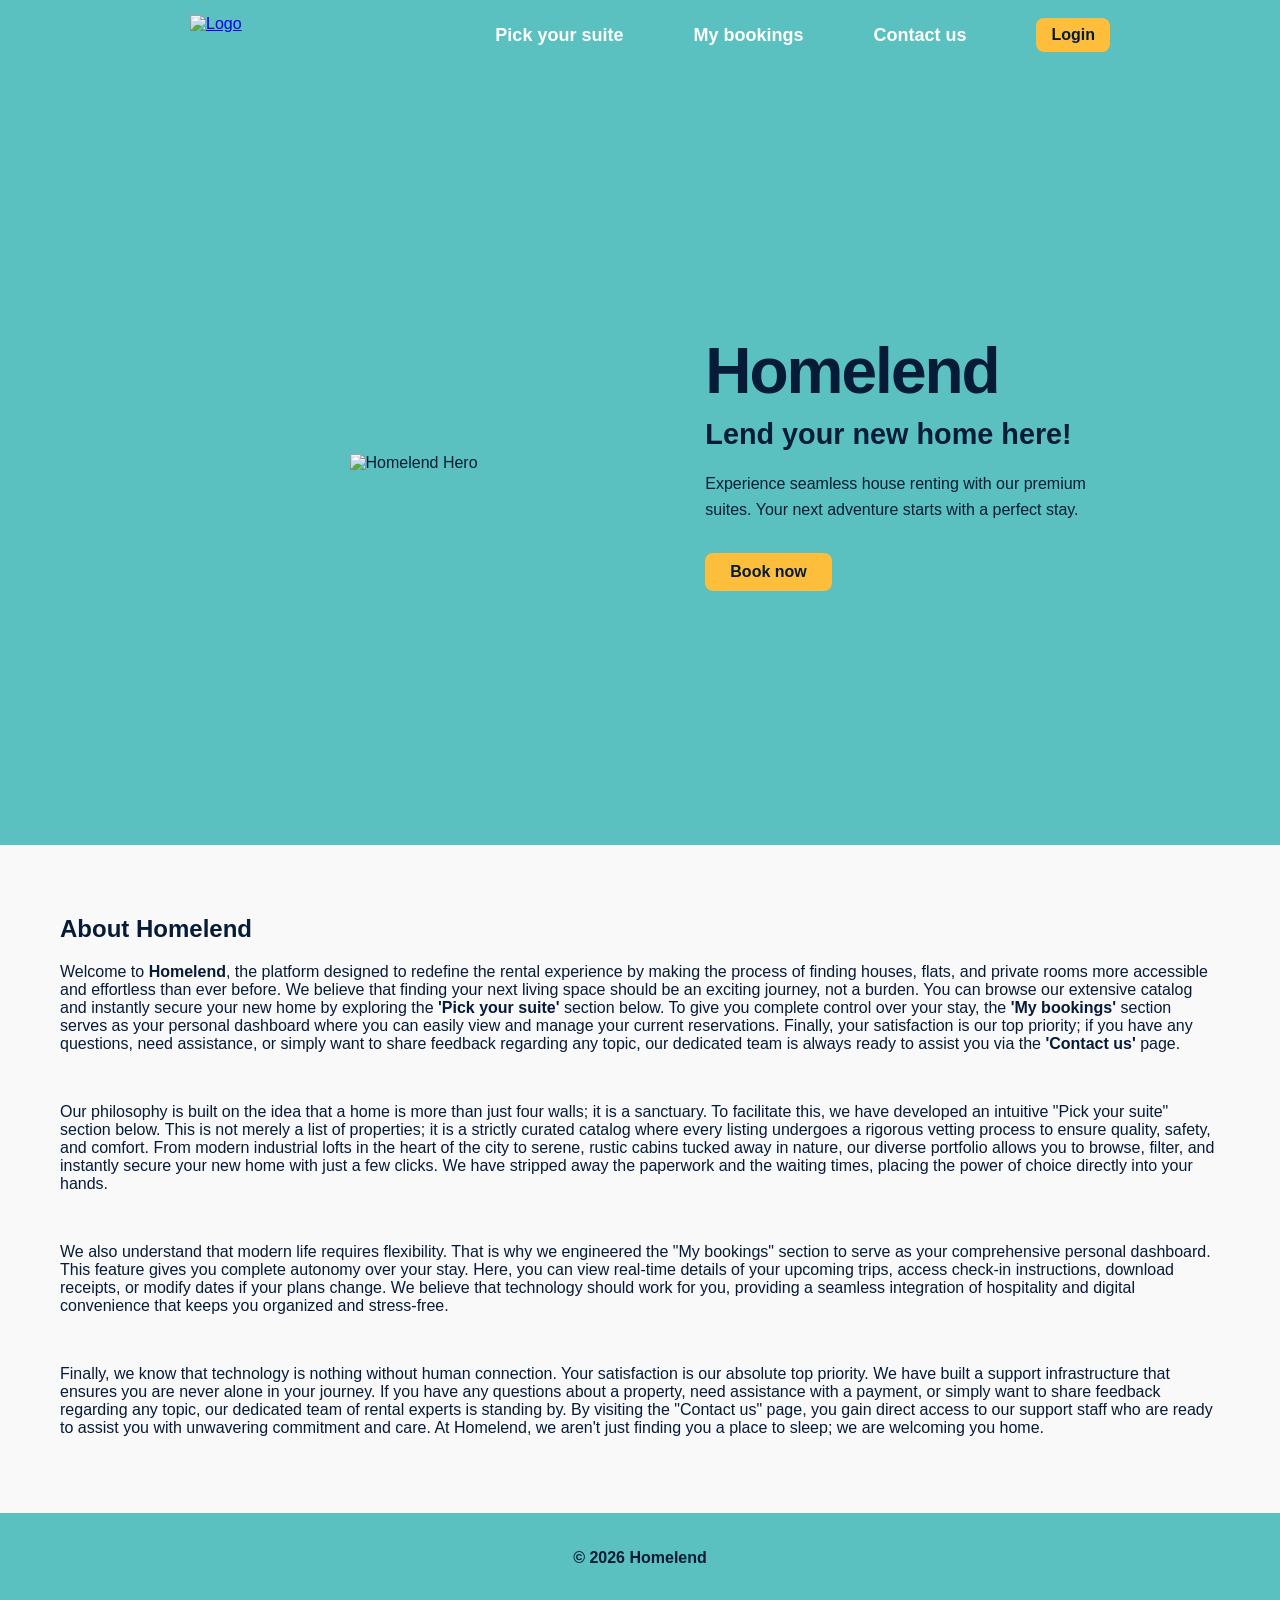
==== commit c6a0b7f3: "deploy: 1d413a788aa8aa58fd59303d3adb5ddca1f4ac5c" ====
--- a/index.html
+++ b/index.html
@@ -6,7 +6,7 @@
     <meta name="viewport" content="width=device-width, initial-scale=1.0" />
     <title>Homelend</title>
     <link rel="stylesheet" href="https://cdnjs.cloudflare.com/ajax/libs/font-awesome/6.4.2/css/all.min.css"/>
-    <script type="module" crossorigin src="/assets/index-Bl2UcKD9.js"></script>
+    <script type="module" crossorigin src="/assets/index-CB_lus6o.js"></script>
     <link rel="stylesheet" crossorigin href="/assets/index-Dl4on11n.css">
   </head>
   <body>
